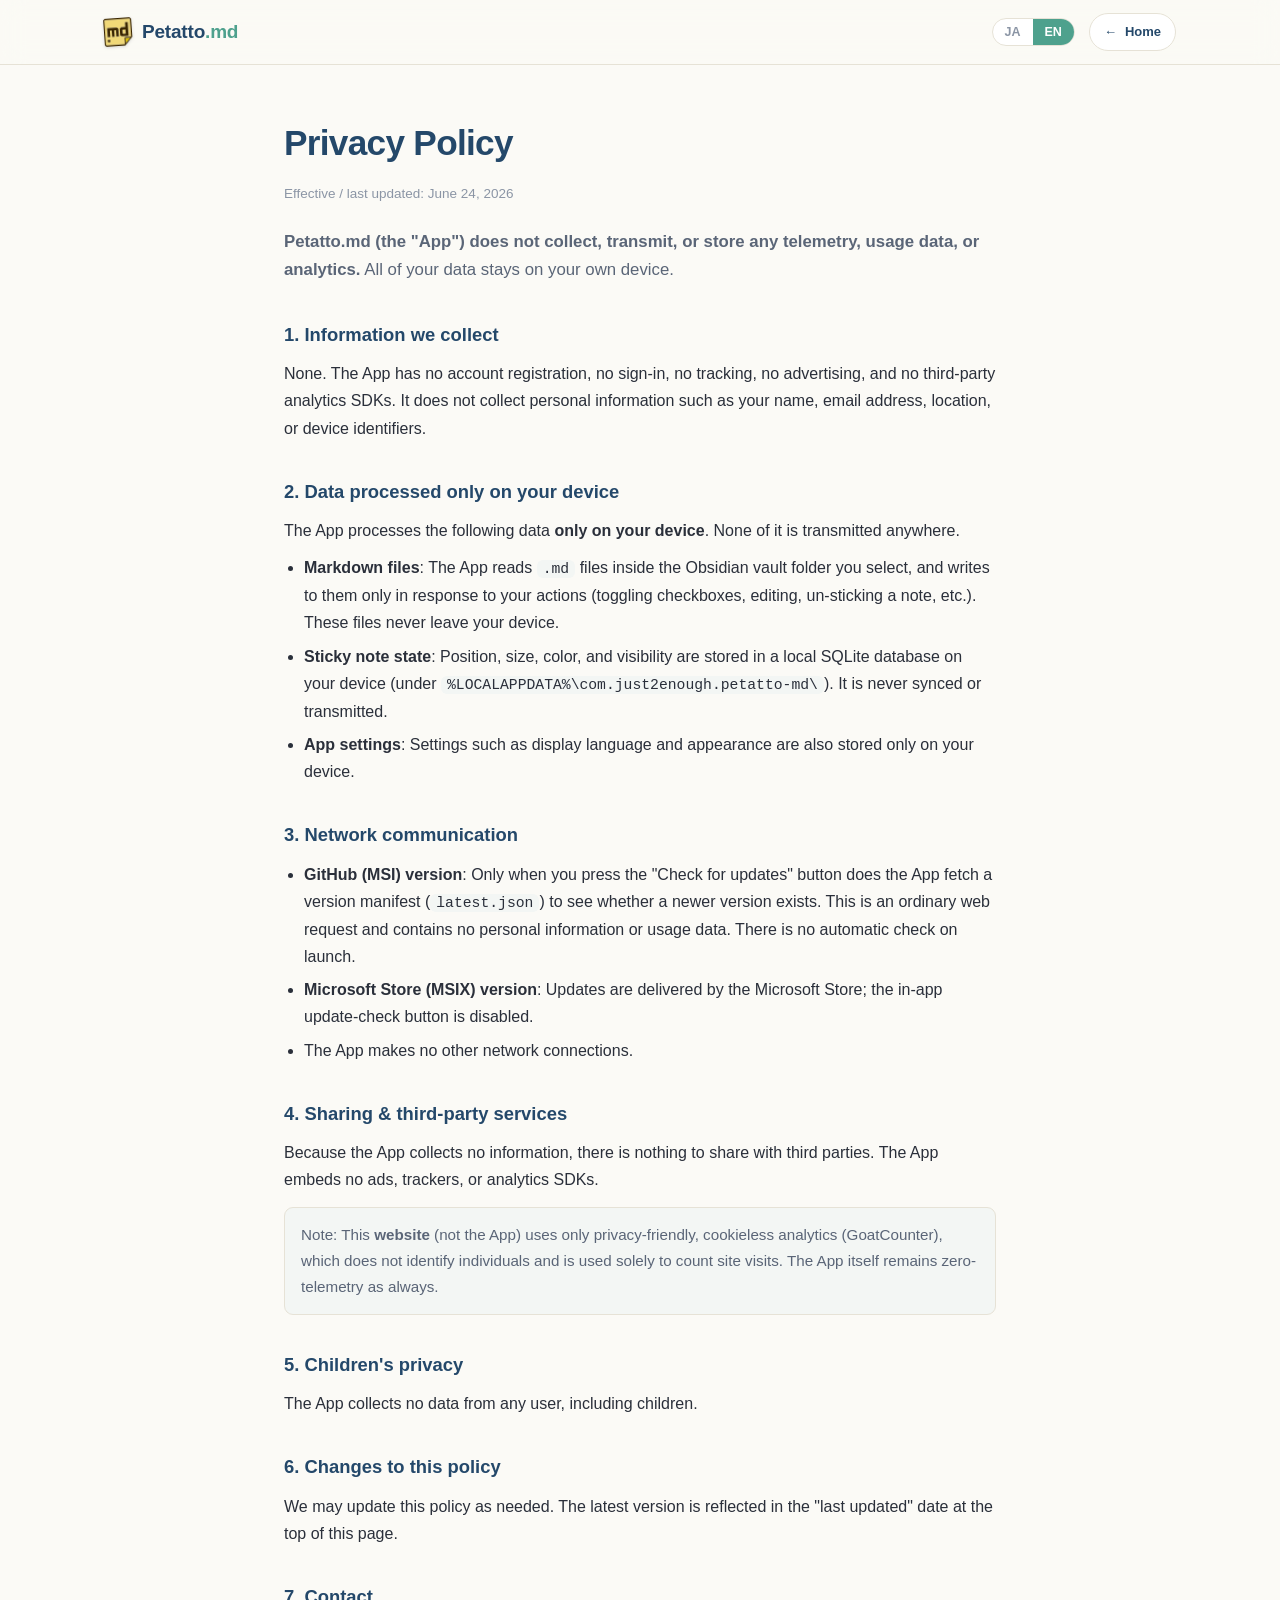
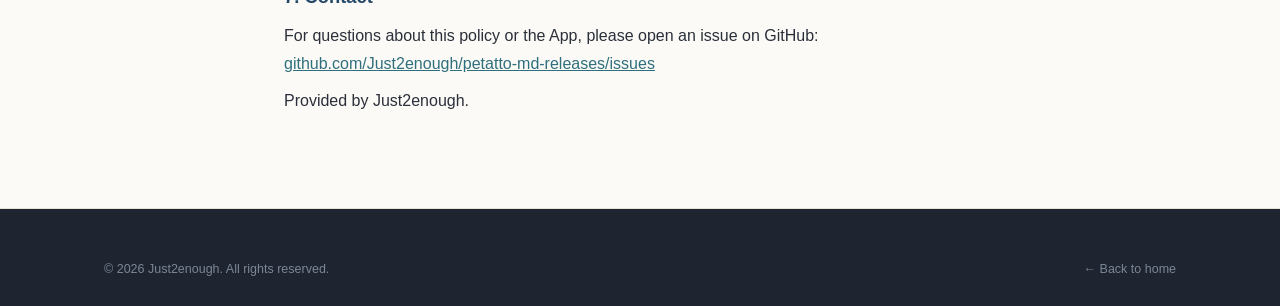
==== privacy.html @ bb6e60ef "feat(site): プライバシーポリシーページ新設（Store 提出用 privacy.html） - privacy.html を新設（バイリンガル JA/EN・解析スクリプト無しの自己完結ペー" ====
<!DOCTYPE html>
<html lang="ja">
<head>
  <meta charset="UTF-8" />
  <meta name="viewport" content="width=device-width, initial-scale=1.0" />
  <title>プライバシーポリシー / Privacy Policy — Petatto.md</title>
  <meta name="description"
    content="Petatto.md のプライバシーポリシー。テレメトリ・使用状況・解析を一切収集せず、すべてのデータは端末内で完結します。" />
  <meta name="robots" content="index,follow" />

  <link rel="stylesheet" href="assets/style.css" />
  <link rel="icon" type="image/svg+xml" href="assets/icon.svg" />
  <link rel="alternate icon" href="assets/icon.png" />

  <!-- このページ自体はアクセス解析を読み込みません（プライバシーページのため意図的にゼロ）。 -->

  <style>
    .legal { padding: 48px 0 84px; }
    .legal h1 { font-size: clamp(1.6rem, 3vw, 2.2rem); font-weight: 800; color: var(--c-heading); letter-spacing: -0.02em; margin-bottom: 8px; }
    .legal .eff { color: var(--c-text-mute); font-size: 13.5px; margin-bottom: 22px; }
    .legal .lead { font-size: 1.05rem; color: var(--c-text-soft); margin-bottom: 8px; }
    .legal h2 { font-size: 1.15rem; font-weight: 700; color: var(--c-heading); margin: 34px 0 10px; }
    .legal p { margin: 10px 0; }
    .legal ul { margin: 10px 0 10px 1.25em; }
    .legal li { margin: 6px 0; }
    .legal code { background: var(--c-bg-alt); padding: 1px 6px; border-radius: 6px; font-size: 0.92em; }
    .legal a { color: var(--c-primary-700); text-decoration: underline; }
    .legal a:hover { color: var(--c-primary); }
    .legal .note { background: var(--c-bg-alt); border: 1px solid var(--c-border); border-radius: var(--radius-sm); padding: 14px 16px; font-size: 0.95em; color: var(--c-text-soft); margin: 14px 0; }
    .lang-block[hidden] { display: none; }
    .legal hr { border: 0; border-top: 1px solid var(--c-border); margin: 40px 0; }
  </style>
</head>
<body>

  <!-- ───────────────────── Header ───────────────────── -->
  <header class="site-header">
    <div class="container header-inner">
      <a class="brand" href="index.html" aria-label="Petatto.md ホームへ">
        <img class="brand-mark" src="assets/icon.svg" alt="" width="28" height="28" />
        <span class="brand-name">Petatto<span class="brand-dot">.md</span></span>
      </a>
      <div style="flex:1"></div>
      <div class="header-actions">
        <div class="lang-toggle" role="group" aria-label="language">
          <button type="button" data-lang="ja" class="is-active">JA</button>
          <button type="button" data-lang="en">EN</button>
        </div>
        <a class="btn btn-ghost btn-sm" href="index.html">&larr; <span data-lang-block="ja">ホーム</span><span data-lang-block="en" hidden>Home</span></a>
      </div>
    </div>
  </header>

  <main class="legal">
    <div class="container container-narrow">

      <!-- ───────────────────── 日本語 ───────────────────── -->
      <section class="lang-block" data-lang-block="ja">
        <h1>プライバシーポリシー</h1>
        <p class="eff">制定・最終更新日: 2026年6月24日</p>

        <p class="lead">
          <strong>Petatto.md（以下「本アプリ」）は、テレメトリ・使用状況・解析データを一切収集・送信・保存しません。</strong>
          あなたのデータはすべて、あなたの端末内にとどまります。
        </p>

        <h2>1. 収集する情報</h2>
        <p>
          ありません。本アプリはアカウント登録・サインイン・トラッキング・広告・第三者解析 SDK のいずれも持ちません。
          氏名・メールアドレス・位置情報・端末識別子などの個人情報を収集することはありません。
        </p>

        <h2>2. 端末内でのみ扱うデータ</h2>
        <p>本アプリは次のデータを<strong>あなたの端末内でのみ</strong>処理します。いずれも外部へ送信されません。</p>
        <ul>
          <li><strong>Markdown ファイル</strong>: あなたが指定した Obsidian vault フォルダ内の <code>.md</code> ファイルを読み取り、あなたの操作（チェックボックス切替・編集・付箋化解除など）に応じて書き込みます。これらのファイルが端末外へ出ることはありません。</li>
          <li><strong>付箋の状態</strong>: 位置・サイズ・色・表示状態は、端末内のローカル SQLite データベース（<code>%LOCALAPPDATA%\com.just2enough.petatto-md\</code> 配下）に保存します。同期・送信は行いません。</li>
          <li><strong>アプリ設定</strong>: 表示言語・外観などの設定も端末内にのみ保存します。</li>
        </ul>

        <h2>3. ネットワーク通信</h2>
        <ul>
          <li><strong>GitHub 配布版（MSI）</strong>: ヘッダの「最新版を確認」ボタンを押したときにのみ、新しいバージョンが存在するかを確認するためのバージョン情報（<code>latest.json</code>）を取得します。これは通常の Web リクエストであり、個人情報や利用状況は一切含みません。起動時の自動チェックは行いません。</li>
          <li><strong>Microsoft Store 版（MSIX）</strong>: 更新は Microsoft Store が配信します。アプリ内の更新確認ボタンは無効化されています。</li>
          <li>上記以外に本アプリがネットワーク通信を行うことはありません。</li>
        </ul>

        <h2>4. 第三者への提供・第三者サービス</h2>
        <p>
          本アプリは収集する情報自体がないため、第三者へ提供する情報もありません。アプリ内に広告・トラッカー・解析 SDK を組み込んでいません。
        </p>
        <p class="note">
          ※ 参考: この<strong>Web サイト</strong>（アプリ本体ではありません）は、Cookie を使わないプライバシー配慮型のアクセス解析（GoatCounter）のみを利用します。これは個人を識別せず、サイトの訪問数を把握する目的に限られます。アプリ本体は従来どおりテレメトリ 0 です。
        </p>

        <h2>5. お子様のプライバシー</h2>
        <p>本アプリは、お子様を含むいかなる利用者からもデータを収集しません。</p>

        <h2>6. 本ポリシーの変更</h2>
        <p>本ポリシーは必要に応じて更新することがあります。最新の内容は本ページ冒頭の「最終更新日」に反映されます。</p>

        <h2>7. お問い合わせ</h2>
        <p>
          本ポリシーや本アプリに関するご質問は、GitHub のイシューからお寄せください:
          <a href="https://github.com/Just2enough/petatto-md-releases/issues" target="_blank" rel="noopener">github.com/Just2enough/petatto-md-releases/issues</a>
        </p>
        <p>提供者: Just2enough</p>
      </section>

      <!-- ───────────────────── English ───────────────────── -->
      <section class="lang-block" data-lang-block="en" hidden>
        <h1>Privacy Policy</h1>
        <p class="eff">Effective / last updated: June 24, 2026</p>

        <p class="lead">
          <strong>Petatto.md (the "App") does not collect, transmit, or store any telemetry, usage data, or analytics.</strong>
          All of your data stays on your own device.
        </p>

        <h2>1. Information we collect</h2>
        <p>
          None. The App has no account registration, no sign-in, no tracking, no advertising, and no third-party analytics SDKs.
          It does not collect personal information such as your name, email address, location, or device identifiers.
        </p>

        <h2>2. Data processed only on your device</h2>
        <p>The App processes the following data <strong>only on your device</strong>. None of it is transmitted anywhere.</p>
        <ul>
          <li><strong>Markdown files</strong>: The App reads <code>.md</code> files inside the Obsidian vault folder you select, and writes to them only in response to your actions (toggling checkboxes, editing, un-sticking a note, etc.). These files never leave your device.</li>
          <li><strong>Sticky note state</strong>: Position, size, color, and visibility are stored in a local SQLite database on your device (under <code>%LOCALAPPDATA%\com.just2enough.petatto-md\</code>). It is never synced or transmitted.</li>
          <li><strong>App settings</strong>: Settings such as display language and appearance are also stored only on your device.</li>
        </ul>

        <h2>3. Network communication</h2>
        <ul>
          <li><strong>GitHub (MSI) version</strong>: Only when you press the "Check for updates" button does the App fetch a version manifest (<code>latest.json</code>) to see whether a newer version exists. This is an ordinary web request and contains no personal information or usage data. There is no automatic check on launch.</li>
          <li><strong>Microsoft Store (MSIX) version</strong>: Updates are delivered by the Microsoft Store; the in-app update-check button is disabled.</li>
          <li>The App makes no other network connections.</li>
        </ul>

        <h2>4. Sharing &amp; third-party services</h2>
        <p>
          Because the App collects no information, there is nothing to share with third parties. The App embeds no ads, trackers, or analytics SDKs.
        </p>
        <p class="note">
          Note: This <strong>website</strong> (not the App) uses only privacy-friendly, cookieless analytics (GoatCounter), which does not identify individuals and is used solely to count site visits. The App itself remains zero-telemetry as always.
        </p>

        <h2>5. Children's privacy</h2>
        <p>The App collects no data from any user, including children.</p>

        <h2>6. Changes to this policy</h2>
        <p>We may update this policy as needed. The latest version is reflected in the "last updated" date at the top of this page.</p>

        <h2>7. Contact</h2>
        <p>
          For questions about this policy or the App, please open an issue on GitHub:
          <a href="https://github.com/Just2enough/petatto-md-releases/issues" target="_blank" rel="noopener">github.com/Just2enough/petatto-md-releases/issues</a>
        </p>
        <p>Provided by Just2enough.</p>
      </section>

    </div>
  </main>

  <!-- ───────────────────── Footer ───────────────────── -->
  <footer class="site-footer" style="border-top:1px solid var(--c-border); padding:28px 0;">
    <div class="container footer-bottom">
      <span>© 2026 Just2enough. All rights reserved.</span>
      <a href="index.html" data-lang-block="ja">&larr; ホームへ戻る</a>
      <a href="index.html" data-lang-block="en" hidden>&larr; Back to home</a>
    </div>
  </footer>

  <script>
    // 自己完結の JA/EN トグル（main.js には依存しない）。
    // 言語選択はメインサイトと同じ localStorage キーで共有する。
    (function () {
      "use strict";
      var KEY = "petatto-lang";
      function detect() {
        var saved = localStorage.getItem(KEY);
        if (saved === "ja" || saved === "en") return saved;
        return (navigator.language || "en").toLowerCase().indexOf("ja") === 0 ? "ja" : "en";
      }
      function apply(lang) {
        document.querySelectorAll("[data-lang-block]").forEach(function (el) {
          el.hidden = el.getAttribute("data-lang-block") !== lang;
        });
        document.documentElement.lang = lang;
        localStorage.setItem(KEY, lang);
        document.querySelectorAll(".lang-toggle button").forEach(function (btn) {
          btn.classList.toggle("is-active", btn.getAttribute("data-lang") === lang);
        });
      }
      document.querySelectorAll(".lang-toggle button").forEach(function (btn) {
        btn.addEventListener("click", function () { apply(btn.getAttribute("data-lang")); });
      });
      apply(detect());
    })();
  </script>
</body>
</html>
---- assets/style.css ----
/* ============================================================
   Petatto.md — 紹介サイト
   ブランドカラーは実アプリ（src/styles/tokens.css / db.rs）と一致
   ============================================================ */

:root {
  /* Primary（アプリ メインウィンドウと同値） */
  --c-primary: #4ea18d;
  --c-primary-600: #3e8f9d;
  --c-primary-700: #2f6f7d;
  --c-heading: #24486a;

  /* 付箋カラー（アクセント用） */
  --s-honey: #f4dba0;
  --s-strawberry: #ecb6bd;
  --s-soda: #badaff;
  --s-pistachio: #c5e1b5;
  --s-lemon: #fac800;
  --s-cherry: #e04d75;
  --s-ocean: #2b82f6;
  --s-lime: #22c55e;

  /* Neutral */
  --c-bg: #fbfaf6;
  --c-bg-alt: #f3f6f4;
  --c-surface: #ffffff;
  --c-border: #e6e2d6;
  --c-text: #2a2f3a;
  --c-text-soft: #5a6577;
  --c-text-mute: #8b95a5;

  --font: "Meiryo", "メイリオ", "Yu Gothic UI", -apple-system, BlinkMacSystemFont, "Segoe UI", sans-serif;
  --font-mono: "Cascadia Code", "Consolas", "SFMono-Regular", monospace;

  --radius: 14px;
  --radius-sm: 9px;
  --shadow-sm: 0 1px 3px rgba(26, 35, 50, 0.06);
  --shadow-md: 0 6px 20px rgba(26, 35, 50, 0.09);
  --shadow-lg: 0 24px 60px rgba(26, 35, 50, 0.16);
  --maxw: 1120px;
  --ease: cubic-bezier(0.4, 0, 0.2, 1);
}

* { box-sizing: border-box; margin: 0; padding: 0; }

html { scroll-behavior: smooth; scroll-padding-top: 78px; }

body {
  font-family: var(--font);
  color: var(--c-text);
  background: var(--c-bg);
  line-height: 1.7;
  -webkit-font-smoothing: antialiased;
  text-rendering: optimizeLegibility;
}

img { max-width: 100%; height: auto; display: block; }
a { color: inherit; text-decoration: none; }
code, pre { font-family: var(--font-mono); }

.container { width: 100%; max-width: var(--maxw); margin: 0 auto; padding: 0 24px; }
.container-narrow { max-width: 760px; }

/* ───────── Buttons ───────── */
.btn {
  --btn-bg: var(--c-primary);
  display: inline-flex; align-items: center; gap: 8px;
  font-family: inherit; font-weight: 700; font-size: 15px;
  padding: 11px 20px; border-radius: 999px; border: 1.5px solid transparent;
  cursor: pointer; transition: transform .15s var(--ease), box-shadow .15s var(--ease), background .15s var(--ease);
  white-space: nowrap;
}
.btn:active { transform: translateY(1px); }
.btn-primary {
  background: var(--c-primary); color: #fff;
  box-shadow: 0 6px 16px rgba(78, 161, 141, 0.35);
}
.btn-primary:hover { background: var(--c-primary-600); box-shadow: 0 10px 24px rgba(78, 161, 141, 0.42); transform: translateY(-1px); }
.btn-ghost {
  background: var(--c-surface); color: var(--c-heading); border-color: var(--c-border);
}
.btn-ghost:hover { border-color: var(--c-primary); color: var(--c-primary-700); }
.btn-sm { padding: 7px 14px; font-size: 13px; }
.btn-lg { padding: 14px 26px; font-size: 16px; }
.btn-xl { padding: 17px 38px; font-size: 18px; }

/* ───────── Header ───────── */
.site-header {
  position: sticky; top: 0; z-index: 100;
  background: rgba(251, 250, 246, 0.82);
  backdrop-filter: saturate(1.4) blur(12px);
  border-bottom: 1px solid var(--c-border);
}
.header-inner { display: flex; align-items: center; gap: 24px; height: 64px; }
.brand { display: flex; align-items: center; gap: 10px; font-weight: 800; }
.brand-mark {
  width: 28px; height: 28px; display: block;
  filter: drop-shadow(0 1px 1.5px rgba(26, 35, 50, 0.18));
  transform: rotate(-4deg);
}
.brand-name { font-size: 19px; color: var(--c-heading); letter-spacing: -0.01em; }
.brand-dot { color: var(--c-primary); }
.nav { display: flex; gap: 26px; margin-left: 8px; flex: 1; }
.nav a { font-size: 14.5px; font-weight: 600; color: var(--c-text-soft); transition: color .15s; }
.nav a:hover { color: var(--c-primary-700); }
.header-actions { display: flex; align-items: center; gap: 14px; }
.lang-toggle { display: inline-flex; border: 1.5px solid var(--c-border); border-radius: 999px; overflow: hidden; background: var(--c-surface); }
.lang-toggle button {
  font-family: inherit; font-size: 12.5px; font-weight: 700; color: var(--c-text-mute);
  padding: 6px 12px; border: 0; background: transparent; cursor: pointer; transition: all .15s;
}
.lang-toggle button.is-active { background: var(--c-primary); color: #fff; }

/* hamburger（モバイル時のみ表示） */
.nav-toggle {
  display: none; width: 40px; height: 40px; padding: 0;
  flex-direction: column; align-items: center; justify-content: center; gap: 5px;
  border: 1.5px solid var(--c-border); border-radius: 10px;
  background: var(--c-surface); cursor: pointer; transition: border-color .15s;
}
.nav-toggle:hover { border-color: var(--c-primary); }
.nav-toggle-bar {
  width: 18px; height: 2px; border-radius: 2px; background: var(--c-heading);
  transition: transform .22s var(--ease), opacity .18s var(--ease);
}
/* 展開中は ☰ → ✕ */
.site-header.nav-open .nav-toggle-bar:nth-child(1) { transform: translateY(7px) rotate(45deg); }
.site-header.nav-open .nav-toggle-bar:nth-child(2) { opacity: 0; }
.site-header.nav-open .nav-toggle-bar:nth-child(3) { transform: translateY(-7px) rotate(-45deg); }

/* ───────── Hero ───────── */
.hero {
  position: relative; overflow: hidden;
  padding: 72px 0 56px;
  background:
    radial-gradient(900px 420px at 88% -8%, rgba(186, 218, 255, 0.45), transparent 60%),
    radial-gradient(760px 420px at 6% 18%, rgba(244, 219, 160, 0.40), transparent 58%),
    radial-gradient(600px 500px at 60% 110%, rgba(197, 225, 181, 0.40), transparent 60%);
}
.hero-grid { display: grid; grid-template-columns: 1fr 1fr; gap: 48px; align-items: center; }
.eyebrow {
  display: inline-block; font-size: 13px; font-weight: 700; letter-spacing: .04em;
  color: var(--c-primary-700); background: rgba(78, 161, 141, 0.12);
  padding: 5px 13px; border-radius: 999px; margin-bottom: 18px;
}
.hero-title {
  font-size: clamp(2.1rem, 4.4vw, 3.35rem); line-height: 1.18; font-weight: 800;
  color: var(--c-heading); letter-spacing: -0.02em; margin-bottom: 18px;
}
.hero-title .nowrap { white-space: nowrap; }
.hero-title .word-petatto { font-style: italic; white-space: nowrap; }
.hero-title .hl {
  background: linear-gradient(transparent 62%, var(--s-honey) 62%);
  padding: 0 2px; border-radius: 2px;
}
.hero-sub { font-size: 17px; color: var(--c-text-soft); max-width: 30em; margin-bottom: 28px; }
.hero-sub strong { color: var(--c-text); }
.hero-cta { display: flex; flex-wrap: wrap; gap: 14px; margin-bottom: 16px; }
.hero-meta { font-size: 13.5px; color: var(--c-text-mute); font-weight: 600; }
.hero-media img {
  border-radius: var(--radius); box-shadow: var(--shadow-lg);
  transform: rotate(1deg);
  background: #fff;
  /* ページを開いた瞬間に付箋がぽこっと現れる（スプリング overshoot） */
  animation: pop-in 0.72s cubic-bezier(0.34, 1.56, 0.64, 1) both;
  transform-origin: 60% 80%;
}
@keyframes pop-in {
  0%   { opacity: 0; transform: scale(0.55) rotate(-5deg); }
  55%  { opacity: 1; transform: scale(1.05) rotate(2deg); }
  100% { opacity: 1; transform: scale(1) rotate(1deg); }
}

/* trust strip */
.trust {
  display: flex; flex-wrap: wrap; gap: 14px 32px; justify-content: center;
  list-style: none; margin-top: 52px; padding-top: 26px;
  border-top: 1px dashed var(--c-border);
}
.trust li { display: flex; align-items: center; gap: 9px; font-weight: 700; font-size: 14.5px; color: var(--c-text-soft); }
.trust-ic { font-size: 18px; }

/* ───────── Generic section ───────── */
.section { padding: 84px 0; }
.section-alt { background: var(--c-bg-alt); }
.section-head { text-align: center; max-width: 640px; margin: 0 auto 52px; }
.section-head h2 {
  font-size: clamp(1.7rem, 3vw, 2.3rem); font-weight: 800; color: var(--c-heading);
  letter-spacing: -0.02em; margin-bottom: 12px;
}
.section-head p { font-size: 16.5px; color: var(--c-text-soft); }

/* ───────── Features ───────── */
.cards { display: grid; grid-template-columns: repeat(3, 1fr); gap: 22px; }
.card {
  background: var(--c-surface); border: 1px solid var(--c-border); border-radius: var(--radius);
  padding: 26px 24px 24px; box-shadow: var(--shadow-sm);
  transition: transform .18s var(--ease), box-shadow .18s var(--ease), border-color .18s;
  position: relative; overflow: hidden;
}
.card::before {
  content: ""; position: absolute; top: 0; left: 0; right: 0; height: 4px;
  background: var(--accent, var(--c-primary));
}
.card:hover { transform: translateY(-4px); box-shadow: var(--shadow-md); border-color: var(--accent); }
.card-ic {
  width: 50px; height: 50px; border-radius: 12px; display: grid; place-items: center;
  font-size: 25px; margin-bottom: 16px;
  background: color-mix(in srgb, var(--accent) 24%, #fff);
}
.card h3 { font-size: 17.5px; color: var(--c-heading); margin-bottom: 8px; }
.card p { font-size: 14.5px; color: var(--c-text-soft); }
.card code { background: var(--c-bg-alt); padding: 1px 5px; border-radius: 4px; font-size: .92em; color: var(--c-primary-700); }

/* ───────── Screenshots ───────── */
.shots { display: grid; grid-template-columns: repeat(2, 1fr); gap: 22px; }
.shot {
  background: var(--c-surface); border: 1px solid var(--c-border); border-radius: var(--radius);
  padding: 16px; box-shadow: var(--shadow-sm);
  transition: transform .18s var(--ease), box-shadow .18s var(--ease);
}
.shot:hover { transform: translateY(-3px); box-shadow: var(--shadow-md); }
.shot-wide { grid-column: span 2; }
.shot img { border-radius: var(--radius-sm); margin: 0 auto; }
.shot figcaption { text-align: center; font-size: 13.5px; color: var(--c-text-mute); font-weight: 600; margin-top: 14px; }

/* ───────── Steps ───────── */
.steps { display: grid; grid-template-columns: repeat(3, 1fr); gap: 22px; list-style: none; margin-bottom: 44px; }
.step {
  background: var(--c-surface); border: 1px solid var(--c-border); border-radius: var(--radius);
  padding: 28px 24px; text-align: left;
}
.step-n {
  width: 40px; height: 40px; border-radius: 11px; display: grid; place-items: center;
  font-size: 19px; font-weight: 800; color: #fff; background: var(--c-primary);
  margin-bottom: 16px; box-shadow: 0 5px 12px rgba(78, 161, 141, 0.35);
}
.step h3 { font-size: 17.5px; color: var(--c-heading); margin-bottom: 8px; }
.step p { font-size: 14.5px; color: var(--c-text-soft); }
.step code { background: var(--c-bg-alt); padding: 1px 5px; border-radius: 4px; font-size: .9em; color: var(--c-primary-700); }

/* code card */
.code-card {
  max-width: 560px; margin: 0 auto; border-radius: var(--radius); overflow: hidden;
  border: 1px solid var(--c-border); box-shadow: var(--shadow-md); background: #1e2530;
}
.code-head {
  font-family: var(--font-mono); font-size: 13px; color: #aeb6c2;
  padding: 10px 18px; background: #161c25; border-bottom: 1px solid #2a3340;
}
.code-card pre { margin: 0; padding: 20px 22px; overflow-x: auto; }
.code-card code { font-size: 13.5px; line-height: 1.85; color: #d7dde6; white-space: pre; }

/* ───────── Markdown support ───────── */
.md-grid { display: grid; grid-template-columns: 1fr 1fr; gap: 44px; align-items: center; }
.md-grid h2 { font-size: clamp(1.6rem, 2.6vw, 2.1rem); font-weight: 800; color: var(--c-heading); margin-bottom: 14px; letter-spacing: -0.02em; }
.md-lead { font-size: 16px; color: var(--c-text-soft); }
.md-list { list-style: none; display: grid; gap: 12px; }
.md-list li {
  background: var(--c-surface); border: 1px solid var(--c-border); border-radius: var(--radius-sm);
  padding: 13px 18px 13px 44px; font-size: 15px; font-weight: 600; color: var(--c-text); position: relative;
}
.md-list li::before {
  content: "✓"; position: absolute; left: 16px; top: 50%; transform: translateY(-50%);
  color: var(--c-primary); font-weight: 800;
}

/* ───────── Download ───────── */
.section-download {
  background:
    radial-gradient(700px 360px at 50% -10%, rgba(78, 161, 141, 0.12), transparent 60%),
    var(--c-bg);
}
.dl-cta { text-align: center; margin-bottom: 44px; }
.dl-inapp { margin-top: 16px; font-size: 13.5px; color: var(--c-text-mute); font-weight: 600; }
.dl-grid { display: grid; grid-template-columns: 1fr 1fr; gap: 22px; max-width: 900px; margin: 0 auto; }
.dl-box {
  background: var(--c-surface); border: 1px solid var(--c-border); border-radius: var(--radius);
  padding: 26px; box-shadow: var(--shadow-sm);
}
.dl-box h3 { font-size: 16.5px; color: var(--c-heading); margin-bottom: 14px; }
.dl-box ul { list-style: none; display: grid; gap: 10px; }
.dl-box li { font-size: 14.5px; color: var(--c-text-soft); padding-left: 20px; position: relative; }
.dl-box li::before { content: "•"; position: absolute; left: 4px; color: var(--c-primary); font-weight: 800; }
.dl-note { border-color: #f0d9a8; background: #fffaf0; }
.dl-note p { font-size: 14px; color: var(--c-text-soft); margin-bottom: 14px; }
.dl-note img { border-radius: var(--radius-sm); border: 1px solid var(--c-border); }

/* ───────── FAQ ───────── */
.faq { display: grid; gap: 12px; }
.faq details {
  background: var(--c-surface); border: 1px solid var(--c-border); border-radius: var(--radius-sm);
  padding: 4px 20px; transition: border-color .15s;
}
.faq details[open] { border-color: var(--c-primary); }
.faq summary {
  font-weight: 700; font-size: 15.5px; color: var(--c-heading); cursor: pointer;
  padding: 14px 0; list-style: none; display: flex; justify-content: space-between; align-items: center; gap: 12px;
}
.faq summary::-webkit-details-marker { display: none; }
.faq summary::after { content: "+"; font-size: 22px; color: var(--c-primary); font-weight: 400; transition: transform .2s; }
.faq details[open] summary::after { transform: rotate(45deg); }
.faq details p { font-size: 14.5px; color: var(--c-text-soft); padding: 0 0 16px; }
.faq details p a {
  color: var(--c-primary-700); font-weight: 700;
  text-decoration: underline; text-underline-offset: 2px;
}
.faq details p a:hover { color: var(--c-primary); }
.faq code { background: var(--c-bg-alt); padding: 1px 5px; border-radius: 4px; font-size: .92em; color: var(--c-primary-700); }

/* ───────── News / Articles ───────── */
.news { padding: 56px 0; background: var(--c-bg-alt); border-top: 1px solid var(--c-border); }
.news-title {
  font-size: clamp(1.3rem, 2.2vw, 1.6rem); font-weight: 800; color: var(--c-heading);
  letter-spacing: -0.02em; text-align: center; margin-bottom: 6px;
}
.news-sub { text-align: center; font-size: 14.5px; color: var(--c-text-soft); margin-bottom: 28px; }
.news-list { list-style: none; display: grid; gap: 10px; }
.news-item a {
  display: flex; align-items: center; gap: 14px;
  background: var(--c-surface); border: 1px solid var(--c-border); border-radius: var(--radius-sm);
  padding: 13px 18px; box-shadow: var(--shadow-sm);
  transition: transform .15s var(--ease), box-shadow .15s var(--ease), border-color .15s;
}
.news-item a:hover { transform: translateY(-2px); box-shadow: var(--shadow-md); border-color: var(--c-primary); }
.news-src {
  flex: none; font-size: 12px; font-weight: 800; letter-spacing: .02em;
  color: var(--c-primary-700); background: rgba(78, 161, 141, 0.12);
  padding: 3px 10px; border-radius: 999px;
}
.news-ttl { flex: 1; min-width: 0; font-size: 15px; font-weight: 600; color: var(--c-text); }
.news-arrow { flex: none; color: var(--c-text-mute); font-weight: 700; transition: transform .15s, color .15s; }
.news-item a:hover .news-arrow { color: var(--c-primary); transform: translate(2px, -2px); }

/* ───────── Footer ───────── */
.site-footer { background: #1e2530; color: #c4ccd6; padding: 48px 0 28px; }
.footer-inner { display: flex; justify-content: space-between; gap: 32px; flex-wrap: wrap; padding-bottom: 28px; border-bottom: 1px solid #2c3542; }
.footer-brand .brand-name { font-size: 20px; color: #fff; }
.footer-brand .brand-dot { color: var(--s-honey); }
.footer-brand p { font-size: 13.5px; color: #8b95a5; margin-top: 6px; }
.footer-right { display: flex; flex-direction: column; gap: 18px; align-items: flex-end; }
.footer-links { display: flex; gap: 24px; flex-wrap: wrap; align-items: center; justify-content: flex-end; }
.footer-links a { font-size: 14px; font-weight: 600; color: #c4ccd6; transition: color .15s; }
.footer-links a:hover { color: var(--s-honey); }

.footer-support { display: flex; flex-direction: column; gap: 10px; align-items: flex-end; }
.support-label { font-size: 12.5px; font-weight: 700; color: #8b95a5; }
.support-btns { display: flex; gap: 10px; flex-wrap: wrap; justify-content: flex-end; }
.support-btn {
  display: inline-flex; align-items: center; gap: 7px;
  font-size: 13.5px; font-weight: 700; padding: 8px 16px; border-radius: 999px;
  transition: transform .15s var(--ease), box-shadow .15s var(--ease), filter .15s var(--ease);
}
.support-btn:hover { transform: translateY(-2px); box-shadow: 0 6px 16px rgba(0, 0, 0, 0.28); }
.support-btn.sponsor { background: #ea4aaa; color: #fff; }
.support-btn.bmc { background: #ffdd00; color: #000; }
.footer-bottom { display: flex; justify-content: space-between; gap: 16px; flex-wrap: wrap; margin-top: 22px; font-size: 12.5px; color: #7c8696; }
.footer-analytics { margin-top: 14px; font-size: 12px; color: #7c8696; line-height: 1.6; }

/* ───────── Responsive ───────── */
@media (max-width: 900px) {
  .hero-grid { grid-template-columns: 1fr; gap: 36px; }
  .hero-media { order: -1; }
  .hero-media img { max-width: 560px; margin: 0 auto; }
  .cards { grid-template-columns: repeat(2, 1fr); }
  .steps { grid-template-columns: 1fr; }
  .md-grid { grid-template-columns: 1fr; gap: 24px; }
  .dl-grid { grid-template-columns: 1fr; }

  /* モバイル: ナビをドロップダウン化 */
  .nav-toggle { display: inline-flex; }
  .header-inner { justify-content: space-between; }
  .nav {
    position: absolute; top: 100%; left: 0; right: 0;
    flex-direction: column; gap: 0; margin: 0;
    background: var(--c-surface);
    border-bottom: 1px solid var(--c-border); box-shadow: var(--shadow-md);
    max-height: 0; overflow: hidden; opacity: 0; pointer-events: none;
    transition: max-height .25s var(--ease), opacity .2s var(--ease);
  }
  .site-header.nav-open .nav {
    max-height: 76vh; opacity: 1; pointer-events: auto; padding: 6px 0;
  }
  .nav a {
    padding: 13px 24px; font-size: 16px; color: var(--c-heading);
    border-bottom: 1px solid var(--c-bg-alt);
  }
  .nav a:last-child { border-bottom: 0; }
}
@media (max-width: 600px) {
  .section { padding: 60px 0; }
  .hero { padding: 48px 0 40px; }
  /* スマホ幅では画像の幅上限を画面幅に合わせる。
     560px のままだとグリッド列ごと膨らみ、見出し・ボタンまで画面外へはみ出して切れる */
  .hero-media img { max-width: 100%; }
  /* 長いダウンロードボタンを折り返し可にして横スクロールの発生を防ぐ */
  .btn-xl { white-space: normal; }
  .cards, .shots { grid-template-columns: 1fr; }
  .shot-wide { grid-column: auto; }
  .header-actions .btn-ghost { display: none; }
  .container { padding: 0 18px; }
  .footer-inner { flex-direction: column; gap: 20px; }
  .footer-right { align-items: flex-start; }
  .footer-links { justify-content: flex-start; }
  .footer-support { align-items: flex-start; }
  .support-btns { justify-content: flex-start; }
}

@media (prefers-reduced-motion: reduce) {
  * { scroll-behavior: auto !important; transition: none !important; animation: none !important; }
  .hero-media img { opacity: 1; transform: rotate(1deg); }
}
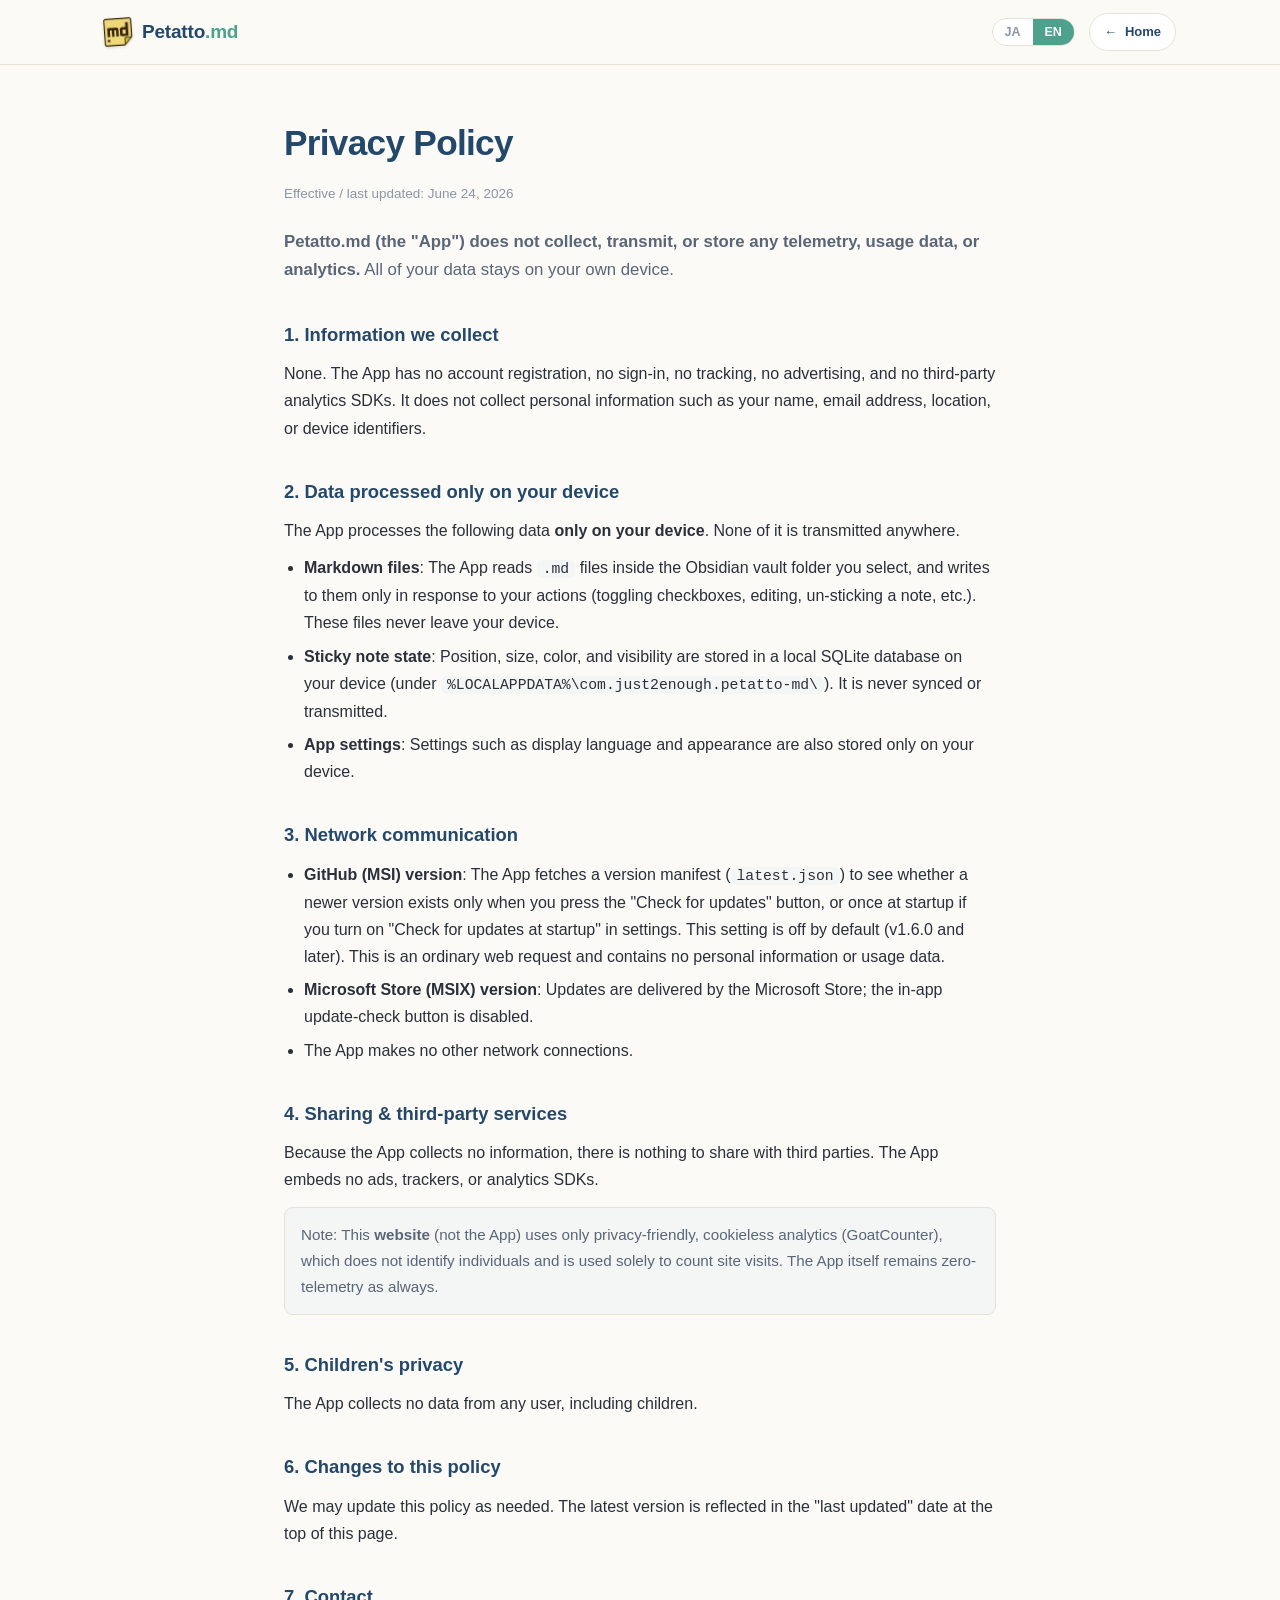
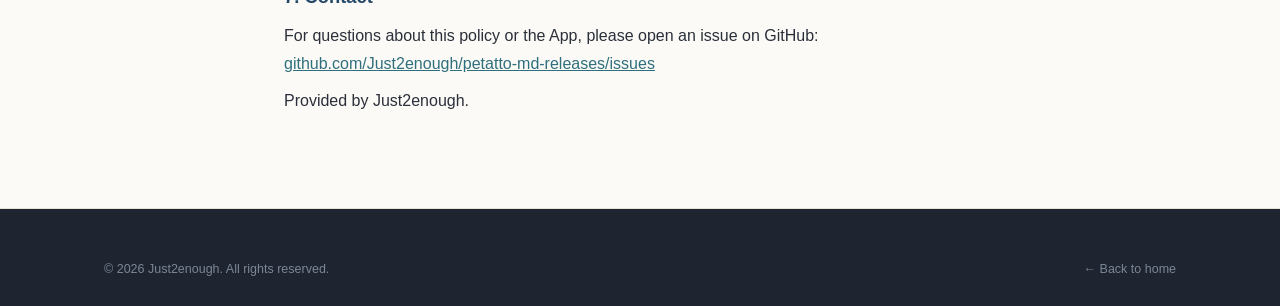
==== commit 2088982a: "feat: v1.6.0 のサイト同期（ダークパレット・起動時の更新確認） - #features: パレットのカードを 3 パレット（ミルキー / ビビッド / ダーク）へ - #screensho" ====
--- a/privacy.html
+++ b/privacy.html
@@ -80,7 +80,7 @@
 
         <h2>3. ネットワーク通信</h2>
         <ul>
-          <li><strong>GitHub 配布版（MSI）</strong>: ヘッダの「最新版を確認」ボタンを押したときにのみ、新しいバージョンが存在するかを確認するためのバージョン情報（<code>latest.json</code>）を取得します。これは通常の Web リクエストであり、個人情報や利用状況は一切含みません。起動時の自動チェックは行いません。</li>
+          <li><strong>GitHub 配布版（MSI）</strong>: ヘッダの「最新版を確認」ボタンを押したとき、および設定「起動時に最新版を確認する」をオンにした場合の起動時 1 回にのみ、新しいバージョンが存在するかを確認するためのバージョン情報（<code>latest.json</code>）を取得します。この設定は既定でオフです（v1.6.0 以降）。これは通常の Web リクエストであり、個人情報や利用状況は一切含みません。</li>
           <li><strong>Microsoft Store 版（MSIX）</strong>: 更新は Microsoft Store が配信します。アプリ内の更新確認ボタンは無効化されています。</li>
           <li>上記以外に本アプリがネットワーク通信を行うことはありません。</li>
         </ul>
@@ -133,7 +133,7 @@
 
         <h2>3. Network communication</h2>
         <ul>
-          <li><strong>GitHub (MSI) version</strong>: Only when you press the "Check for updates" button does the App fetch a version manifest (<code>latest.json</code>) to see whether a newer version exists. This is an ordinary web request and contains no personal information or usage data. There is no automatic check on launch.</li>
+          <li><strong>GitHub (MSI) version</strong>: The App fetches a version manifest (<code>latest.json</code>) to see whether a newer version exists only when you press the "Check for updates" button, or once at startup if you turn on "Check for updates at startup" in settings. This setting is off by default (v1.6.0 and later). This is an ordinary web request and contains no personal information or usage data.</li>
           <li><strong>Microsoft Store (MSIX) version</strong>: Updates are delivered by the Microsoft Store; the in-app update-check button is disabled.</li>
           <li>The App makes no other network connections.</li>
         </ul>
--- a/assets/style.css
+++ b/assets/style.css
@@ -272,7 +272,9 @@
     var(--c-bg);
 }
 .dl-cta { text-align: center; margin-bottom: 44px; }
-.dl-inapp { margin-top: 16px; font-size: 13.5px; color: var(--c-text-mute); font-weight: 600; }
+.dl-btns { display: flex; flex-wrap: wrap; gap: 14px; justify-content: center; }
+.dl-store-note { margin-top: 16px; font-size: 13.5px; color: var(--c-text-mute); font-weight: 600; }
+.dl-inapp { margin-top: 8px; font-size: 13.5px; color: var(--c-text-mute); font-weight: 600; }
 .dl-grid { display: grid; grid-template-columns: 1fr 1fr; gap: 22px; max-width: 900px; margin: 0 auto; }
 .dl-box {
   background: var(--c-surface); border: 1px solid var(--c-border); border-radius: var(--radius);
@@ -331,6 +333,49 @@
 .news-ttl { flex: 1; min-width: 0; font-size: 15px; font-weight: 600; color: var(--c-text); }
 .news-arrow { flex: none; color: var(--c-text-mute); font-weight: 700; transition: transform .15s, color .15s; }
 .news-item a:hover .news-arrow { color: var(--c-primary); transform: translate(2px, -2px); }
+
+/* ───────── Roadmap / Non-goals ───────── */
+.roadmap-title {
+  font-size: clamp(1.3rem, 2.2vw, 1.6rem); font-weight: 800; color: var(--c-heading);
+  letter-spacing: -0.02em; text-align: center; margin-bottom: 6px;
+}
+.roadmap-sub { text-align: center; font-size: 14.5px; color: var(--c-text-soft); max-width: 560px; margin: 0 auto 28px; }
+.roadmap-sub a { color: var(--c-primary-700); font-weight: 600; text-decoration: underline; }
+.roadmap-list { list-style: none; display: grid; gap: 10px; }
+.roadmap-item {
+  display: flex; align-items: center; gap: 14px; justify-content: space-between;
+  background: var(--c-surface); border: 1px solid var(--c-border); border-radius: var(--radius-sm);
+  padding: 14px 18px; box-shadow: var(--shadow-sm);
+}
+.roadmap-info { display: flex; flex-direction: column; gap: 3px; min-width: 0; }
+.roadmap-ttl { font-size: 15px; font-weight: 700; color: var(--c-text); }
+.roadmap-desc { font-size: 13.5px; color: var(--c-text-soft); }
+.roadmap-vote {
+  flex: none; font-size: 13px; font-weight: 700; white-space: nowrap; text-decoration: none;
+  color: var(--c-primary-700); background: rgba(78, 161, 141, 0.12);
+  padding: 8px 15px; border-radius: 999px; transition: background .15s, color .15s, transform .15s;
+}
+.roadmap-vote:hover { background: var(--c-primary); color: #fff; transform: translateY(-2px); }
+
+.nongoals { margin-top: 36px; }
+.nongoals-title {
+  font-size: 1.05rem; font-weight: 800; color: var(--c-heading);
+  text-align: center; margin-bottom: 6px;
+}
+.nongoals-lead { text-align: center; font-size: 14px; color: var(--c-text-soft); max-width: 560px; margin: 0 auto 16px; }
+.nongoals-chips { list-style: none; display: flex; flex-wrap: wrap; gap: 8px; justify-content: center; margin-bottom: 16px; }
+.nongoals-chips li {
+  font-size: 13px; color: var(--c-text-soft);
+  background: var(--c-bg-alt); border: 1px solid var(--c-border);
+  border-radius: 999px; padding: 6px 14px;
+}
+.nongoals-more { display: block; text-align: center; font-size: 14px; font-weight: 600; text-decoration: none; color: var(--c-primary-700); }
+.nongoals-more:hover { text-decoration: underline; }
+
+@media (max-width: 560px) {
+  .roadmap-item { flex-direction: column; align-items: flex-start; gap: 10px; }
+  .roadmap-vote { align-self: stretch; text-align: center; }
+}
 
 /* ───────── Footer ───────── */
 .site-footer { background: #1e2530; color: #c4ccd6; padding: 48px 0 28px; }
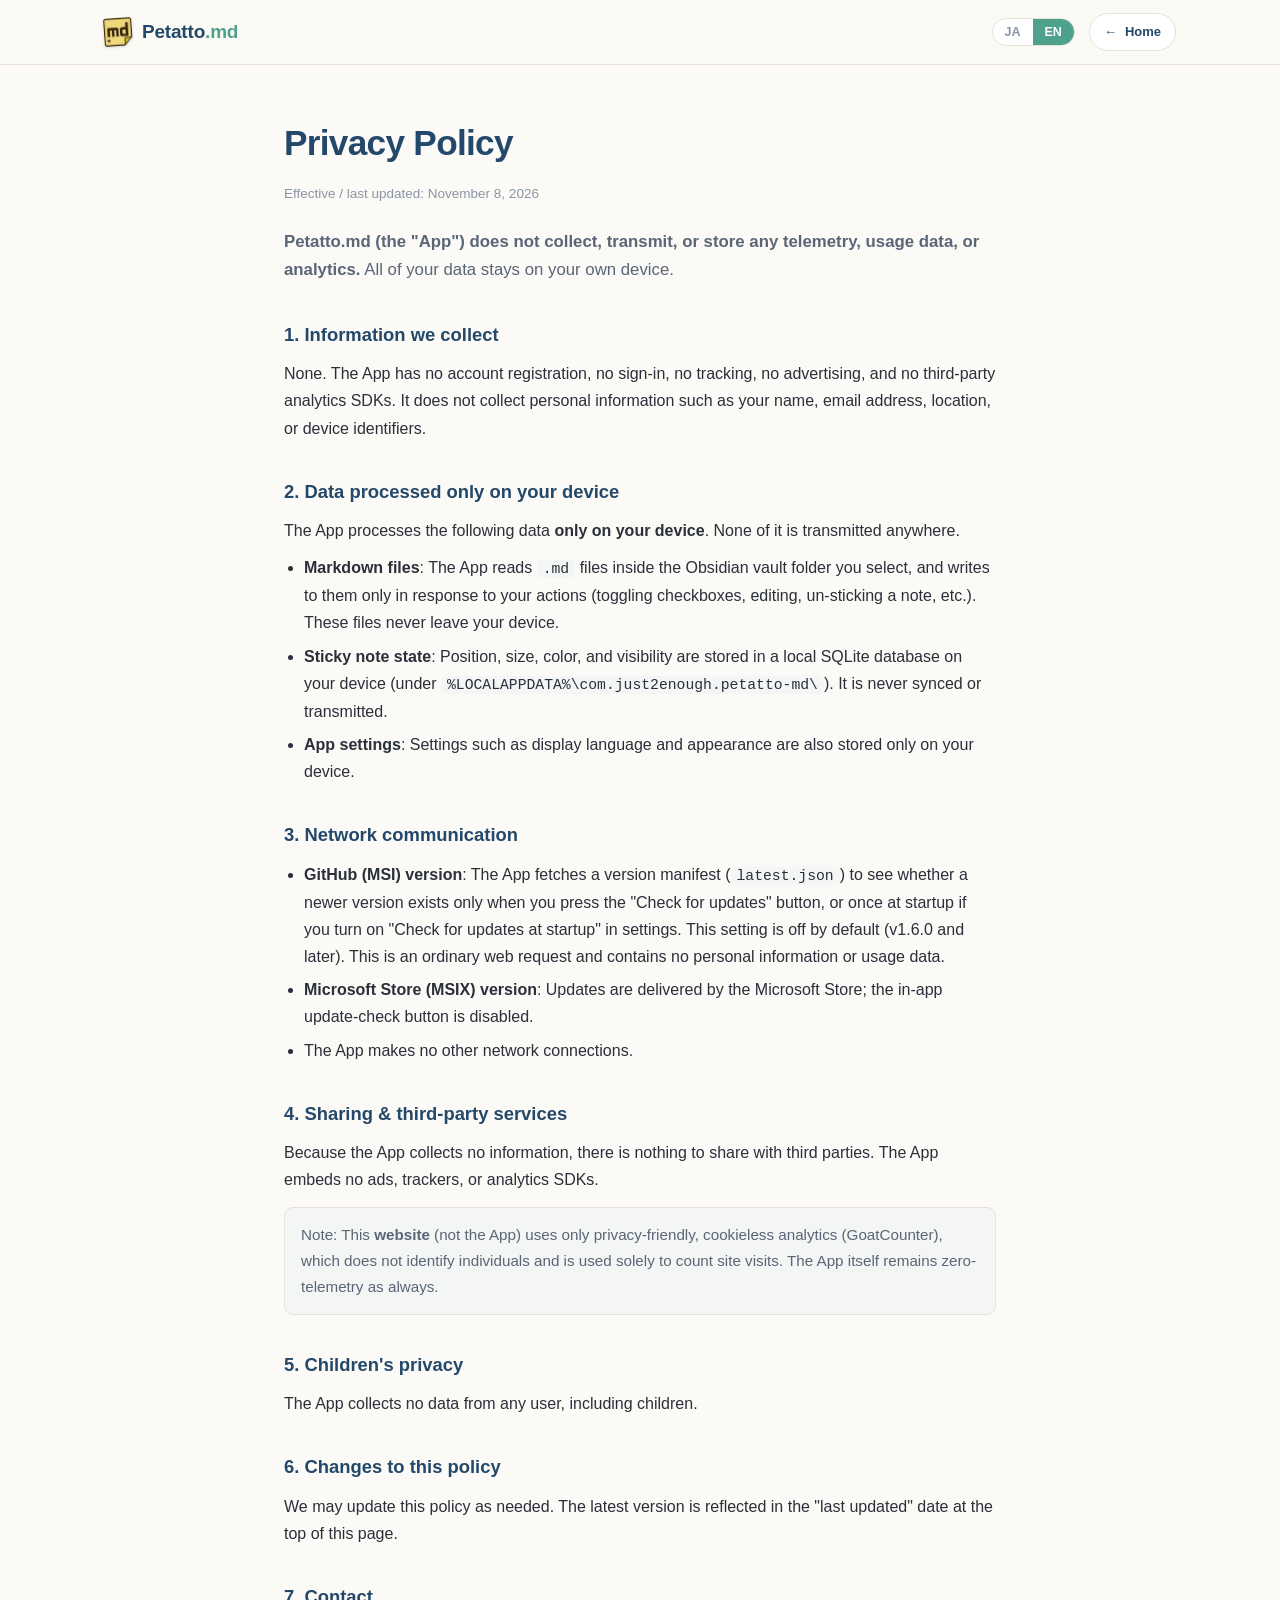
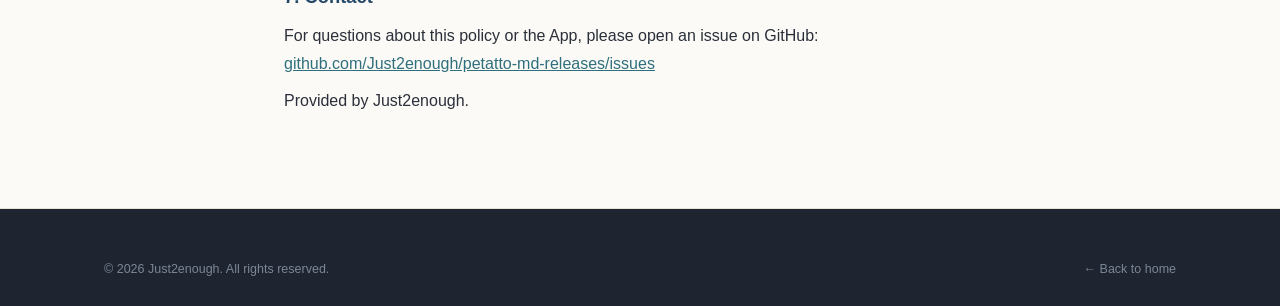
==== commit b3c79a66: "docs(privacy): 最終更新日を v1.6.0 の公開日 2026-11-08 へ更新する（ja/en） Co-Authored-By: Claude Opus 5.5 <noreply@a" ====
--- a/privacy.html
+++ b/privacy.html
@@ -57,7 +57,7 @@
       <!-- ───────────────────── 日本語 ───────────────────── -->
       <section class="lang-block" data-lang-block="ja">
         <h1>プライバシーポリシー</h1>
-        <p class="eff">制定・最終更新日: 2026年6月24日</p>
+        <p class="eff">制定・最終更新日: 2026年11月8日</p>
 
         <p class="lead">
           <strong>Petatto.md（以下「本アプリ」）は、テレメトリ・使用状況・解析データを一切収集・送信・保存しません。</strong>
@@ -110,7 +110,7 @@
       <!-- ───────────────────── English ───────────────────── -->
       <section class="lang-block" data-lang-block="en" hidden>
         <h1>Privacy Policy</h1>
-        <p class="eff">Effective / last updated: June 24, 2026</p>
+        <p class="eff">Effective / last updated: November 8, 2026</p>
 
         <p class="lead">
           <strong>Petatto.md (the "App") does not collect, transmit, or store any telemetry, usage data, or analytics.</strong>
